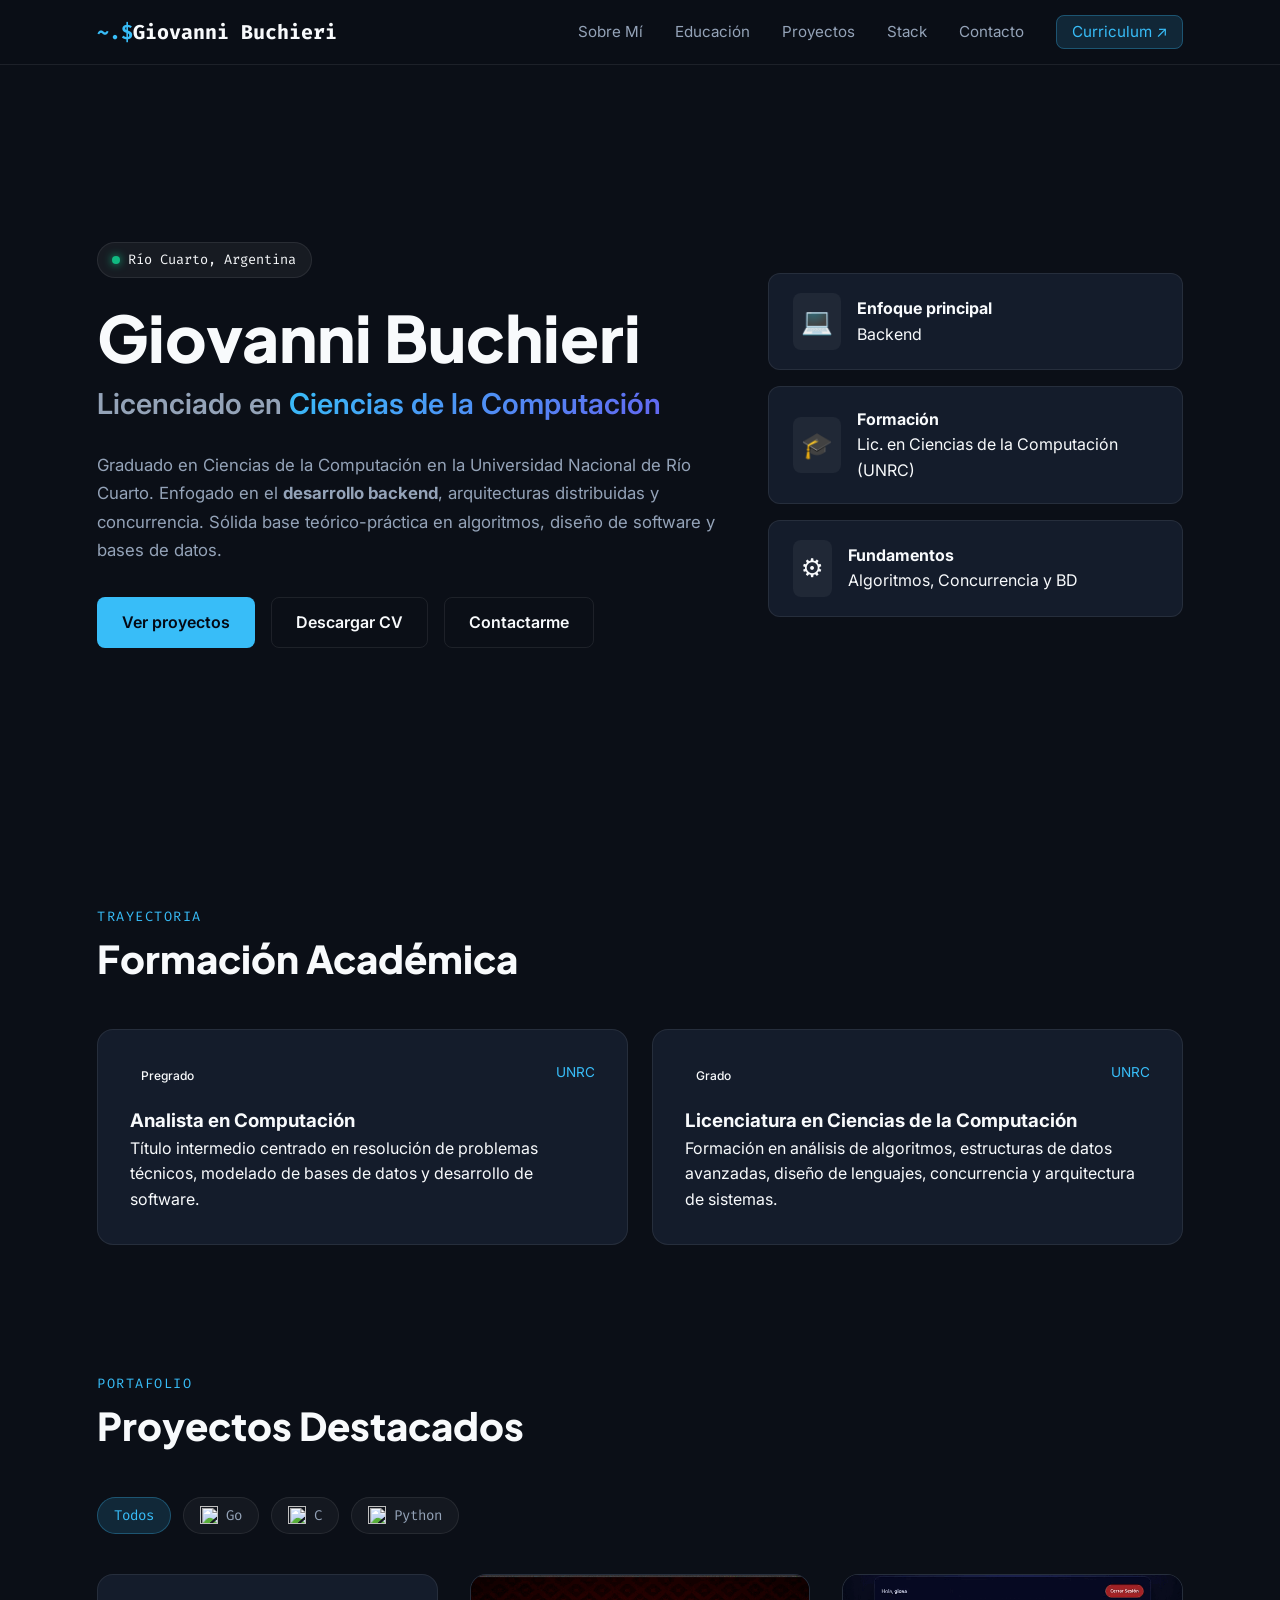
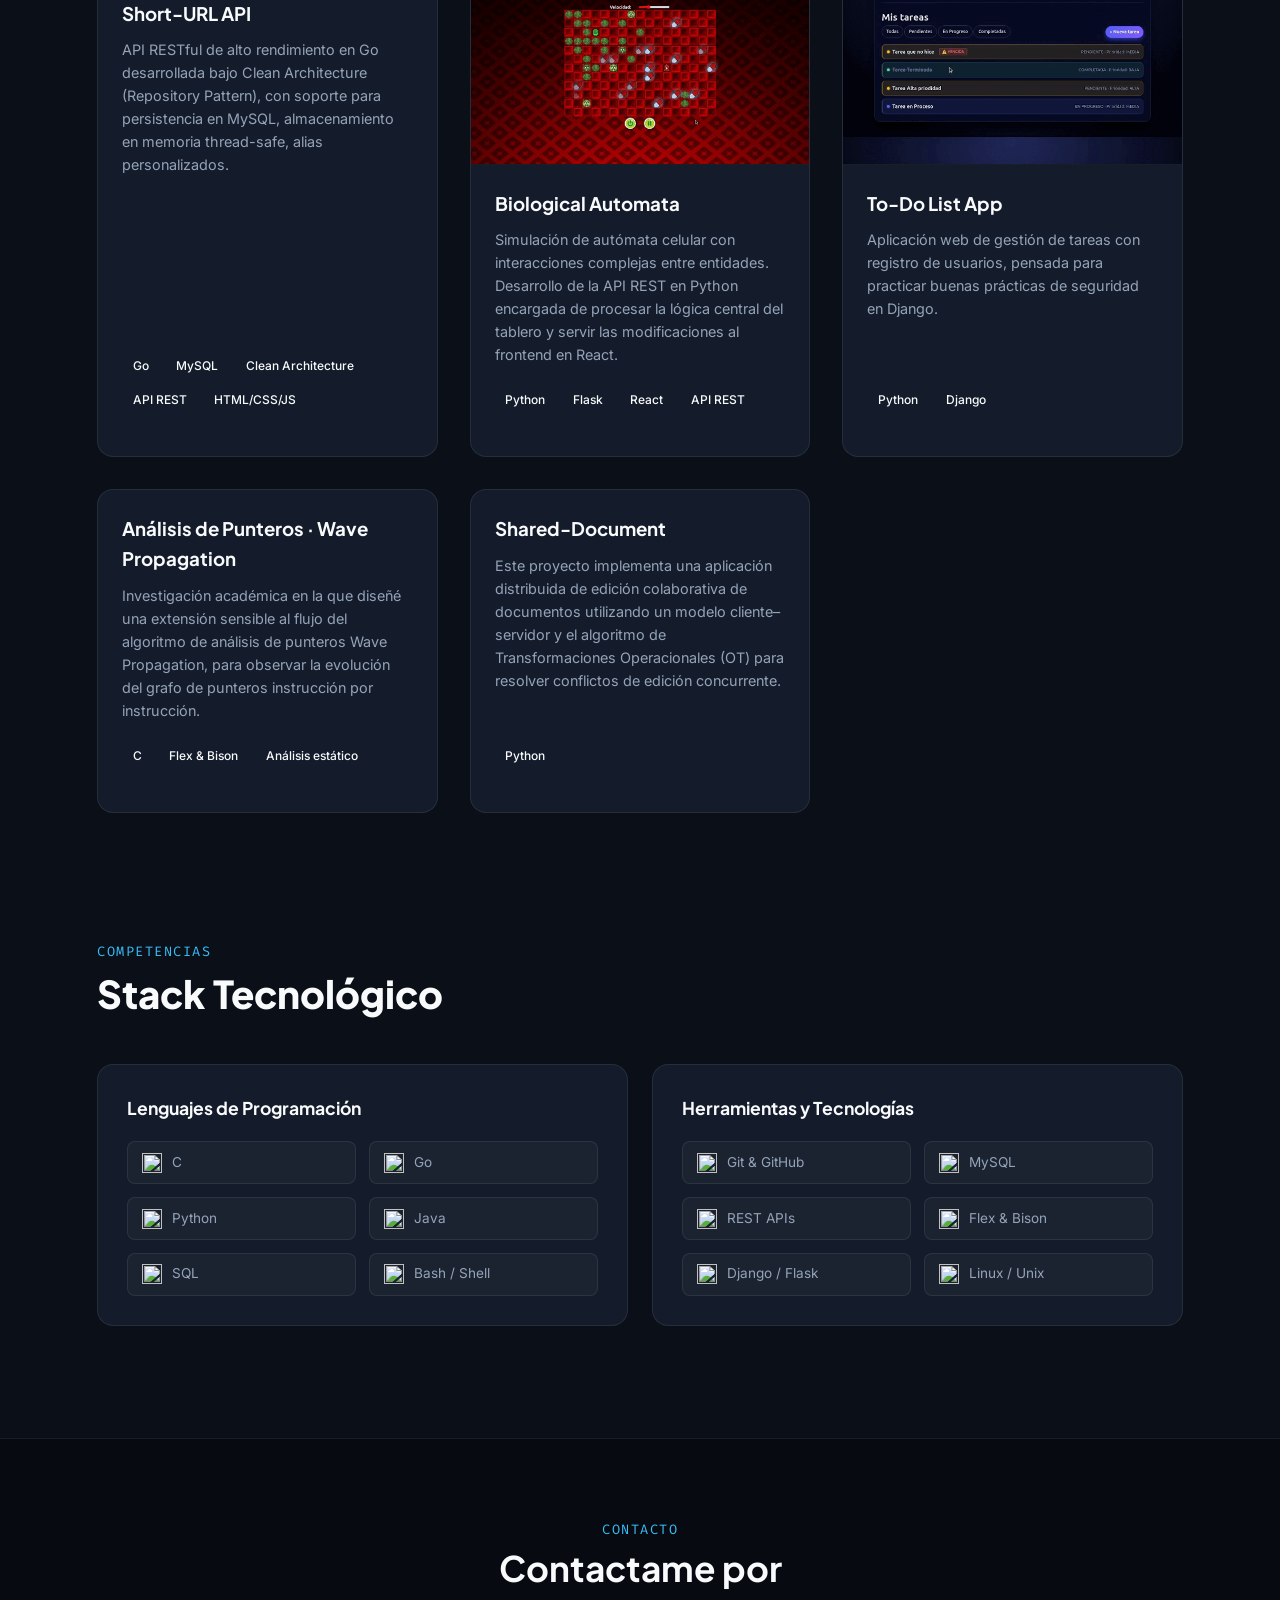
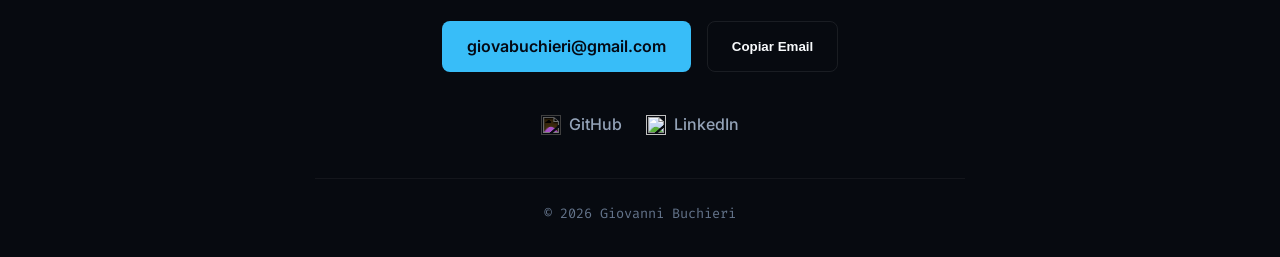
==== index.html @ 6663b617 "portfolio vanilla" ====
<!DOCTYPE html>
<html lang="es">
<head>
    <meta charset="UTF-8">
    <meta name="viewport" content="width=device-width, initial-scale=1.0">
    <title>Giovanni Buchieri · Ciencias de la Computación</title>
    <meta name="description" content="Portafolio personal de Giovanni Buchieri, Licenciado en Ciencias de la Computación y desarrollador backend.">
    
    <!-- Google Fonts -->
    <link rel="preconnect" href="https://fonts.googleapis.com">
    <link rel="preconnect" href="https://fonts.gstatic.com" crossorigin>
    <link href="https://fonts.googleapis.com/css2?family=Fira+Code:wght@400;500;600&family=Inter:wght@300;400;500;600;700&family=Plus+Jakarta+Sans:wght@700;800&display=swap" rel="stylesheet">
    
    <!-- Estilos -->
    <link rel="stylesheet" href="style/styles.css">
</head>
<body>

    <!-- Header / Navegación -->
    <header class="site-header">
        <nav class="nav">
            <a href="#top" class="logo"><span class="logo-accent">~.$</span>Giovanni Buchieri<span class="logo-accent"></span></a>
            
            <button class="menu-toggle" id="menuToggle" aria-label="Abrir menú">
                <span></span><span></span><span></span>
            </button>

            <ul id="navList" class="nav-list">
                <li><a href="#sobre-mi" class="nav-link">Sobre Mí</a></li>
                <li><a href="#educacion" class="nav-link">Educación</a></li>
                <li><a href="#proyectos" class="nav-link">Proyectos</a></li>
                <li><a href="#habilidades" class="nav-link">Stack</a></li>
                <li><a href="#contacto" class="nav-link">Contacto</a></li>
                <li>
                    <a href="src/docs/Giovanni_Buchieri_CV.pdf" target="_blank" rel="noopener" class="nav-link nav-cv">Curriculum ↗</a>
                </li>
            </ul>
        </nav>
    </header>

    <main id="top">
        <!-- Hero / Sobre Mí -->
        <section id="sobre-mi" class="hero">
            <div class="hero-content">
                <div class="hero-text">
                    <div class="badge-location"><span class="pulse-dot"></span> Río Cuarto, Argentina</div>
                    <h1>Giovanni Buchieri</h1>
                    <h2 class="sub-title">Licenciado en <span class="gradient-text">Ciencias de la Computación</span></h2>
                    <p class="hero-desc">
                        Graduado en Ciencias de la Computación en la Universidad Nacional de Río Cuarto. Enfogado en el <strong>desarrollo backend</strong>, arquitecturas distribuidas y concurrencia. Sólida base teórico-práctica en algoritmos, diseño de software y bases de datos.
                    </p>
                    <div class="hero-actions">
                        <a href="#proyectos" class="btn btn-primary">Ver proyectos</a>
                        <a href="src/Giovanni_Buchieri_CV.pdf" target="_blank" rel="noopener" class="btn btn-ghost">Descargar CV</a>
                        <a href="#contacto" class="btn btn-ghost">Contactarme</a>
                    </div>
                </div>

                <div class="hero-card-summary">
                    <div class="stat-card">
                        <span class="stat-icon">💻</span>
                        <div><h4>Enfoque principal</h4><p>Backend </p></div>
                    </div>
                    <div class="stat-card">
                        <span class="stat-icon">🎓</span>
                        <div><h4>Formación</h4><p>Lic. en Ciencias de la Computación (UNRC)</p></div>
                    </div>
                    <div class="stat-card">
                        <span class="stat-icon">⚙️</span>
                        <div><h4>Fundamentos</h4><p>Algoritmos, Concurrencia y BD</p></div>
                    </div>
                </div>
            </div>
        </section>

        <!-- Educación -->
        <section id="educacion" class="section">
            <div class="section-header">
                <span class="section-tag">Trayectoria</span>
                <h2 class="section-title">Formación Académica</h2>
            </div>
            <div class="grid-2-col">
                <div class="card card-edu">
                    <div class="card-header">
                        <span class="etiqueta">Pregrado</span>
                        <span class="timeline-date">UNRC</span>
                    </div>
                    <h3>Analista en Computación</h3>
                    <p>Título intermedio centrado en resolución de problemas técnicos, modelado de bases de datos y desarrollo de software.</p>
                </div>
                <div class="card card-edu featured-border">
                    <div class="card-header">
                        <span class="etiqueta etiqueta-highlight">Grado</span>
                        <span class="timeline-date">UNRC</span>
                    </div>
                    <h3>Licenciatura en Ciencias de la Computación</h3>
                    <p>Formación en análisis de algoritmos, estructuras de datos avanzadas, diseño de lenguajes, concurrencia y arquitectura de sistemas.</p>
                </div>
            </div>
        </section>

        <!-- Proyectos -->
        <section id="proyectos" class="section">
            <div class="section-header">
                <span class="section-tag">Portafolio</span>
                <h2 class="section-title">Proyectos Destacados</h2>
            </div>

            <!-- Filtros JS -->
            <div id="tagFilters" class="filter-container"></div>

            <!-- Grilla dinámica con proyectos.js -->
            <div id="projectsContainer" class="grid-proyectos"></div>
        </section>

<!-- Stack Tecnológico -->
        <section id="habilidades" class="section">
            <div class="section-header">
                <span class="section-tag">Competencias</span>
                <h2 class="section-title">Stack Tecnológico</h2>
            </div>
            <div class="skills-wrapper">
                <!-- Lenguajes -->
                <div class="skills-card">
                    <h3 class="skills-category-title">
                        Lenguajes de Programación
                    </h3>
                    <div class="skills-grid-inner">
                        <div class="skill-item">
                            <img src="https://cdn.jsdelivr.net/gh/devicons/devicon/icons/c/c-original.svg" class="skill-icon" alt="" aria-hidden="true" />
                            <span>C</span>
                        </div>
                        <div class="skill-item">
                            <img src="https://cdn.jsdelivr.net/gh/devicons/devicon/icons/go/go-original.svg" class="skill-icon" alt="" aria-hidden="true" />
                            <span>Go</span>
                        </div>
                        <div class="skill-item">
                            <img src="https://cdn.jsdelivr.net/gh/devicons/devicon/icons/python/python-original.svg" class="skill-icon" alt="" aria-hidden="true" />
                            <span>Python</span>
                        </div>
                        <div class="skill-item">
                            <img src="https://cdn.jsdelivr.net/gh/devicons/devicon/icons/java/java-original.svg" class="skill-icon" alt="" aria-hidden="true" />
                            <span>Java</span>
                        </div>
                        <div class="skill-item">
                            <img src="https://cdn.jsdelivr.net/gh/devicons/devicon/icons/mysql/mysql-original.svg" class="skill-icon" alt="" aria-hidden="true" />
                            <span>SQL</span>
                        </div>
                        <div class="skill-item">
                            <img src="https://cdn.jsdelivr.net/gh/devicons/devicon/icons/bash/bash-original.svg" class="skill-icon" alt="" aria-hidden="true" />
                            <span>Bash / Shell</span>
                        </div>
                    </div>
                </div>

                <!-- Herramientas -->
                <div class="skills-card">
                    <h3 class="skills-category-title">
                        Herramientas y Tecnologías
                    </h3>
                    <div class="skills-grid-inner">
                        <div class="skill-item">
                            <img src="https://cdn.jsdelivr.net/gh/devicons/devicon/icons/git/git-original.svg" class="skill-icon" alt="" aria-hidden="true" />
                            <span>Git &amp; GitHub</span>
                        </div>
                        <div class="skill-item">
                            <img src="https://cdn.jsdelivr.net/gh/devicons/devicon/icons/mysql/mysql-original.svg" class="skill-icon" alt="" aria-hidden="true" />
                            <span>MySQL</span>
                        </div>
                        <div class="skill-item">
                            <img src="https://cdn.jsdelivr.net/gh/devicons/devicon/icons/fastapi/fastapi-original.svg" class="skill-icon" alt="" aria-hidden="true" />
                            <span>REST APIs</span>
                        </div>
                        <div class="skill-item">
                            <img src="https://cdn.jsdelivr.net/gh/devicons/devicon/icons/gcc/gcc-original.svg" class="skill-icon" alt="" aria-hidden="true" />
                            <span>Flex &amp; Bison</span>
                        </div>
                        <div class="skill-item">
                            <img src="https://cdn.jsdelivr.net/gh/devicons/devicon/icons/django/django-plain.svg" class="skill-icon" alt="" aria-hidden="true" />
                            <span>Django / Flask</span>
                        </div>
                        <div class="skill-item">
                            <img src="https://cdn.jsdelivr.net/gh/devicons/devicon/icons/linux/linux-original.svg" class="skill-icon" alt="" aria-hidden="true" />
                            <span>Linux / Unix</span>
                        </div>
                    </div>
                </div>
            </div>
        </section>
    </main>

<!-- Footer / Contacto -->
    <footer id="contacto" class="site-footer">
        <div class="footer-container">
            <span class="section-tag">Contacto</span>
            <h2 class="footer-title">Contactame por</h2>
            <div class="contact-actions">
                <a class="btn btn-primary btn-large">
                    giovabuchieri@gmail.com
                </a>
                <button class="btn btn-ghost" id="copyEmailBtn">Copiar Email</button>
            </div>
            <div class="social-links">
                <a href="https://github.com/GiovA07" target="_blank" rel="noopener" class="social-btn">
                    <img src="https://cdn.jsdelivr.net/gh/devicons/devicon/icons/github/github-original.svg" class="social-icon filter-white" alt="" aria-hidden="true" />
                    GitHub
                </a>
                <a href="https://www.linkedin.com/in/giovanni-buchieri-b90b2b294/" target="_blank" rel="noopener" class="social-btn">
                    <img src="https://cdn.jsdelivr.net/gh/devicons/devicon/icons/linkedin/linkedin-original.svg" class="social-icon" alt="" aria-hidden="true" />
                    LinkedIn
                </a>
            </div>
            <p class="footer-note">© <span id="year"></span> Giovanni Buchieri</p>
        </div>
    </footer>

    <!-- Carga de Scripts -->
    <script src="scripts/tags.js"></script>
    <script src="scripts/projects.js"></script>
    <script src="scripts/script.js"></script>
</body>
</html>
---- style/styles.css ----
:root {
    --bg-dark: #0b0f17;
    --bg-card: #141c2b;
    --text-main: #f8fafc;
    --text-muted: #94a3b8;
    --text-dim: #64748b;
    --accent-cyan: #38bdf8;
    --accent-indigo: #6366f1;
    --accent-glow: rgba(56, 189, 248, 0.15);
    --border-subtle: rgba(255, 255, 255, 0.08);
    --border-highlight: rgba(56, 189, 248, 0.3);
    --font-sans: 'Inter', system-ui, sans-serif;
    --font-heading: 'Plus Jakarta Sans', var(--font-sans);
    --font-mono: 'Fira Code', monospace;
    --radius-sm: 8px;
    --radius-md: 12px;
    --radius-lg: 16px;
    --radius-full: 9999px;
    --transition: all 0.25s cubic-bezier(0.4, 0, 0.2, 1);
}

*, *::before, *::after { margin: 0; padding: 0; box-sizing: border-box; }
html { scroll-behavior: smooth; color-scheme: dark; }
body { font-family: var(--font-sans); background-color: var(--bg-dark); color: var(--text-main); line-height: 1.6; }

/* Navegación */
.site-header { position: fixed; top: 0; left: 0; width: 100%; background: rgba(11, 15, 23, 0.85); backdrop-filter: blur(12px); z-index: 1000; border-bottom: 1px solid var(--border-subtle); }
.nav { display: flex; justify-content: space-between; align-items: center; max-width: 1150px; margin: 0 auto; padding: 1rem 2rem; }
.logo { font-family: var(--font-mono); font-size: 1.25rem; font-weight: 700; color: var(--text-main); text-decoration: none; }
.logo-accent { color: var(--accent-cyan); }
.nav-list { display: flex; align-items: center; list-style: none; gap: 2rem; }
.nav-link { color: var(--text-muted); text-decoration: none; font-size: 0.95rem; transition: var(--transition); }
.nav-link:hover { color: var(--accent-cyan); }
.nav-cv { color: var(--accent-cyan); background: var(--accent-glow); padding: 0.4rem 0.9rem; border-radius: var(--radius-sm); border: 1px solid var(--border-highlight); }
.menu-toggle { display: none; background: none; border: none; cursor: pointer; flex-direction: column; gap: 5px; }
.menu-toggle span { display: block; width: 24px; height: 2px; background-color: var(--text-main); }

/* Layout */
main { max-width: 1150px; margin: 0 auto; padding: 0 2rem; }
.section { padding: 6rem 0 2rem; }
.section-header { margin-bottom: 2.5rem; }
.section-tag { font-family: var(--font-mono); color: var(--accent-cyan); font-size: 0.85rem; text-transform: uppercase; letter-spacing: 1.5px; display: block; }
.section-title { font-family: var(--font-heading); font-size: clamp(1.8rem, 3vw, 2.5rem); font-weight: 800; }

/* Hero */
.hero { min-height: 90vh; display: flex; align-items: center; padding-top: 80px; }
.hero-content { display: grid; grid-template-columns: 1.2fr 0.8fr; gap: 3rem; align-items: center; }
.badge-location { display: inline-flex; align-items: center; gap: 8px; background: rgba(255, 255, 255, 0.05); border: 1px solid var(--border-subtle); padding: 0.4rem 0.9rem; border-radius: var(--radius-full); font-size: 0.85rem; font-family: var(--font-mono); margin-bottom: 1.5rem; }
.pulse-dot { width: 8px; height: 8px; background: #10b981; border-radius: 50%; box-shadow: 0 0 8px #10b981; }
.hero h1 { font-family: var(--font-heading); font-size: clamp(2.5rem, 5vw, 4rem); font-weight: 800; line-height: 1.1; margin-bottom: 0.5rem; }
.sub-title { font-size: clamp(1.2rem, 2.5vw, 1.8rem); font-weight: 600; color: var(--text-muted); margin-bottom: 1.5rem; }
.gradient-text { background: linear-gradient(135deg, var(--accent-cyan), var(--accent-indigo)); -webkit-background-clip: text; -webkit-text-fill-color: transparent; }
.hero-desc { font-size: 1.05rem; color: var(--text-muted); margin-bottom: 2rem; line-height: 1.7; }
.hero-actions { display: flex; flex-wrap: wrap; gap: 1rem; }

/* Stat Cards */
.hero-card-summary { display: flex; flex-direction: column; gap: 1rem; }
.stat-card { background: var(--bg-card); border: 1px solid var(--border-subtle); padding: 1.2rem 1.5rem; border-radius: var(--radius-md); display: flex; align-items: center; gap: 1rem; }
.stat-icon { font-size: 1.6rem; background: rgba(255,255,255,0.05); padding: 0.5rem; border-radius: var(--radius-sm); }

/* Botones */
.btn { display: inline-flex; align-items: center; justify-content: center; padding: 0.75rem 1.5rem; border-radius: var(--radius-sm); font-weight: 600; text-decoration: none; transition: var(--transition); cursor: pointer; border: 1px solid transparent; }
.btn-primary { background: var(--accent-cyan); color: #040914; }
.btn-primary:hover { background: #7dd3fc; transform: translateY(-2px); }
.btn-ghost { background: transparent; color: var(--text-main); border-color: var(--border-subtle); }
.btn-ghost:hover { background: rgba(255, 255, 255, 0.05); }

/* Cards & Grid */
.grid-2-col { display: grid; grid-template-columns: repeat(auto-fit, minmax(300px, 1fr)); gap: 1.5rem; }
.card { background: var(--bg-card); padding: 2rem; border-radius: var(--radius-lg); border: 1px solid var(--border-subtle); }
.card-header { display: flex; justify-content: space-between; margin-bottom: 1rem; }
.timeline-date { color: var(--accent-cyan); font-size: 0.85rem; }

/* Filtros de Tags */
.filter-container { display: flex; flex-wrap: wrap; gap: 0.5rem; margin-bottom: 2.5rem; }
.filter-btn { background: rgba(255, 255, 255, 0.04); color: var(--text-muted); border: 1px solid var(--border-subtle); padding: 0.4rem 1rem; border-radius: var(--radius-full); font-size: 0.85rem; font-family: var(--font-mono); cursor: pointer; transition: var(--transition); }
.filter-btn:hover, .filter-btn.active { background: var(--accent-glow); color: var(--accent-cyan); border-color: var(--border-highlight); }

/* Grid Proyectos */
.grid-proyectos { display: grid; grid-template-columns: repeat(auto-fit, minmax(320px, 1fr)); gap: 2rem; }
.tarjeta-proyecto { background: var(--bg-card); border-radius: var(--radius-lg); border: 1px solid var(--border-subtle); overflow: hidden; display: flex; flex-direction: column; transition: var(--transition); }
.tarjeta-proyecto:hover { transform: translateY(-6px); border-color: var(--border-highlight); }
.proyecto-media { width: 100%; height: 190px; background: #070a10; overflow: hidden; border-bottom: 1px solid var(--border-subtle); }
.imagen-proyecto { width: 100%; height: 100%; object-fit: cover; }

/* Code preview */
.code-preview { padding: 1rem; font-family: var(--font-mono); font-size: 0.8rem; color: var(--text-muted); }
.code-header { display: flex; align-items: center; gap: 6px; margin-bottom: 0.8rem; border-bottom: 1px solid rgba(255,255,255,0.05); padding-bottom: 0.4rem; }
.dot { width: 10px; height: 10px; border-radius: 50%; }
.dot.red { background: #ef4444; } .dot.yellow { background: #f59e0b; } .dot.green { background: #10b981; }
.code-title { margin-left: 0.5rem; color: var(--text-dim); }
.keyword { color: #f43f5e; } .func { color: #38bdf8; } .comment { color: var(--text-dim); }

.proyecto-body { padding: 1.5rem; display: flex; flex-direction: column; flex-grow: 1; }
.proyecto-body h3 { font-family: var(--font-heading); margin-bottom: 0.6rem; }
.proyecto-body p { color: var(--text-muted); font-size: 0.9rem; margin-bottom: 1.2rem; flex-grow: 1; }
.etiquetas-fila { display: flex; flex-wrap: wrap; gap: 0.4rem; margin-bottom: 1.2rem; }
.etiqueta { display: inline-block; padding: 0.2rem 0.6rem; border-radius: var(--radius-full); font-size: 0.75rem; font-weight: 500; border: 1px solid transparent; }
.tarjeta-link { color: var(--accent-cyan); text-decoration: none; font-size: 0.88rem; font-weight: 600; }

/* Stack */
.skills-wrapper { display: grid; grid-template-columns: repeat(auto-fit, minmax(300px, 1fr)); gap: 1.5rem; }
.skills-card { background: var(--bg-card); border: 1px solid var(--border-subtle); border-radius: var(--radius-lg); padding: 1.8rem; }
.skills-category-title { font-family: var(--font-heading); font-size: 1.1rem; margin-bottom: 1.2rem; }
.skills-grid-inner { display: grid; grid-template-columns: repeat(2, 1fr); gap: 0.8rem; }
.skill-item { background: rgba(255, 255, 255, 0.03); padding: 0.6rem 0.9rem; border-radius: var(--radius-sm); border: 1px solid var(--border-subtle); font-size: 0.85rem; color: var(--text-muted); }

/* Footer */
.site-footer { background: #070a10; border-top: 1px solid var(--border-subtle); padding: 5rem 2rem 2rem; margin-top: 5rem; text-align: center; }
.footer-container { max-width: 650px; margin: 0 auto; }
.footer-title { font-family: var(--font-heading); font-size: 2.2rem; margin-bottom: 1.5rem; }
.contact-actions { display: flex; justify-content: center; gap: 1rem; flex-wrap: wrap; margin-bottom: 2.5rem; }
.social-links { display: flex; justify-content: center; gap: 1.5rem; margin-bottom: 2.5rem; }
.social-links a { color: var(--text-muted); text-decoration: none; font-weight: 500; }
.social-links a:hover { color: var(--accent-cyan); }
.footer-note { color: var(--text-dim); font-size: 0.85rem; font-family: var(--font-mono); border-top: 1px solid rgba(255, 255, 255, 0.05); padding-top: 1.5rem; }

@media (max-width: 768px) {
    .hero-content { grid-template-columns: 1fr; }
    .menu-toggle { display: flex; }
    .nav-list { position: absolute; top: 100%; left: 0; width: 100%; background: #0b0f17; border-bottom: 1px solid var(--border-subtle); flex-direction: column; padding: 2rem; gap: 1.2rem; display: none; }
    .nav-list.active { display: flex; }
}

/* Botones de filtro con íconos Devicon */
.filter-container {
    display: flex;
    flex-wrap: wrap;
    gap: 0.75rem;
    margin-bottom: 2.5rem;
}

.filter-btn {
    display: inline-flex;
    align-items: center;
    gap: 8px;
    background: rgba(255, 255, 255, 0.04);
    color: var(--text-muted);
    border: 1px solid var(--border-subtle);
    padding: 0.5rem 1rem;
    border-radius: var(--radius-full);
    font-size: 0.88rem;
    font-family: var(--font-mono);
    cursor: pointer;
    transition: var(--transition);
}

.filter-btn:hover {
    background: rgba(255, 255, 255, 0.08);
    color: var(--text-main);
    border-color: var(--border-highlight);
}

.filter-btn.active {
    background: var(--accent-glow);
    color: var(--accent-cyan);
    border-color: var(--border-highlight);
}

.filter-icon {
    width: 18px;
    height: 18px;
    object-fit: contain;
}


/* Íconos de Skills */
.skill-icon {
    width: 20px;
    height: 20px;
    object-fit: contain;
    flex-shrink: 0;
}

.skills-category-title .skill-icon {
    width: 22px;
    height: 22px;
}

.skill-item {
    display: flex;
    align-items: center;
    gap: 10px;
}

/* Íconos de Redes Sociales / Contacto */
.social-icon {
    width: 20px;
    height: 20px;
    object-fit: contain;
}

.social-btn {
    display: inline-flex;
    align-items: center;
    gap: 8px;
}

/* Filtro para que el logo de GitHub sea visible en fondo oscuro */
.filter-white {
    filter: invert(1);
}
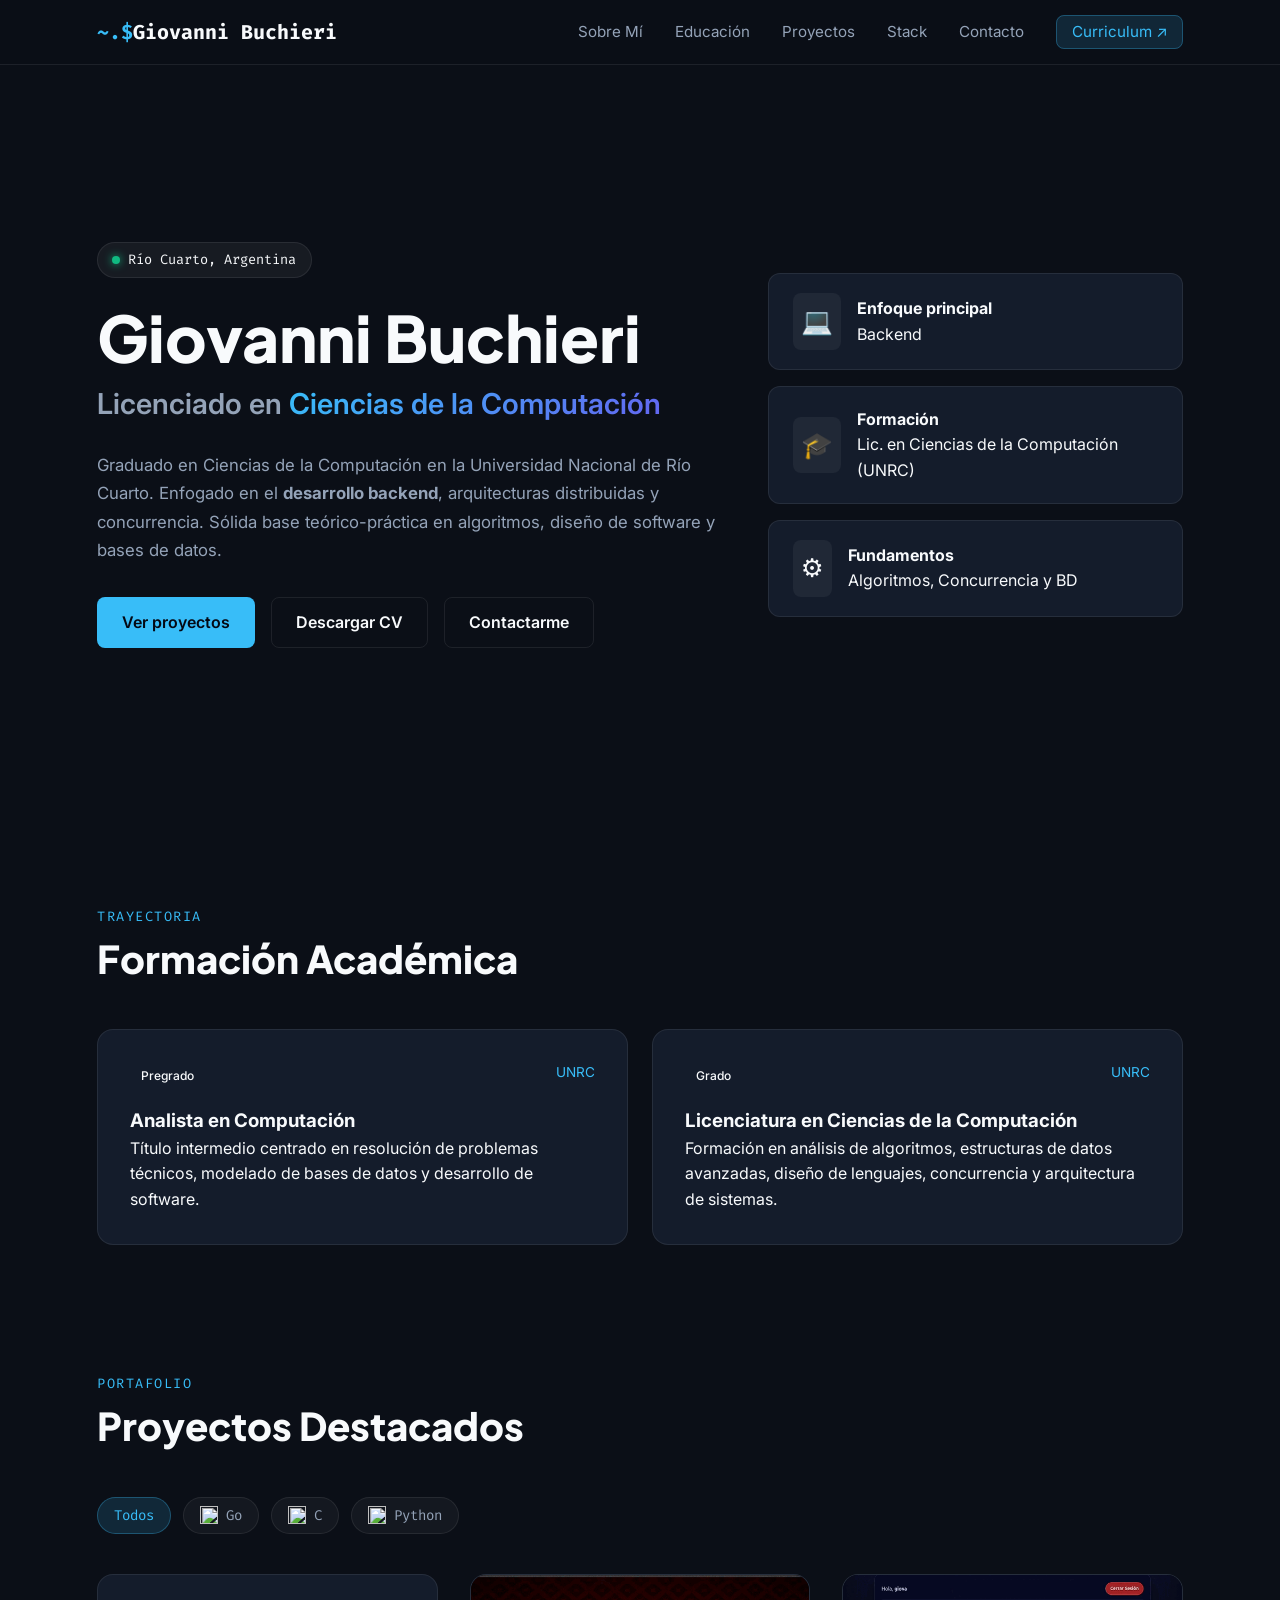
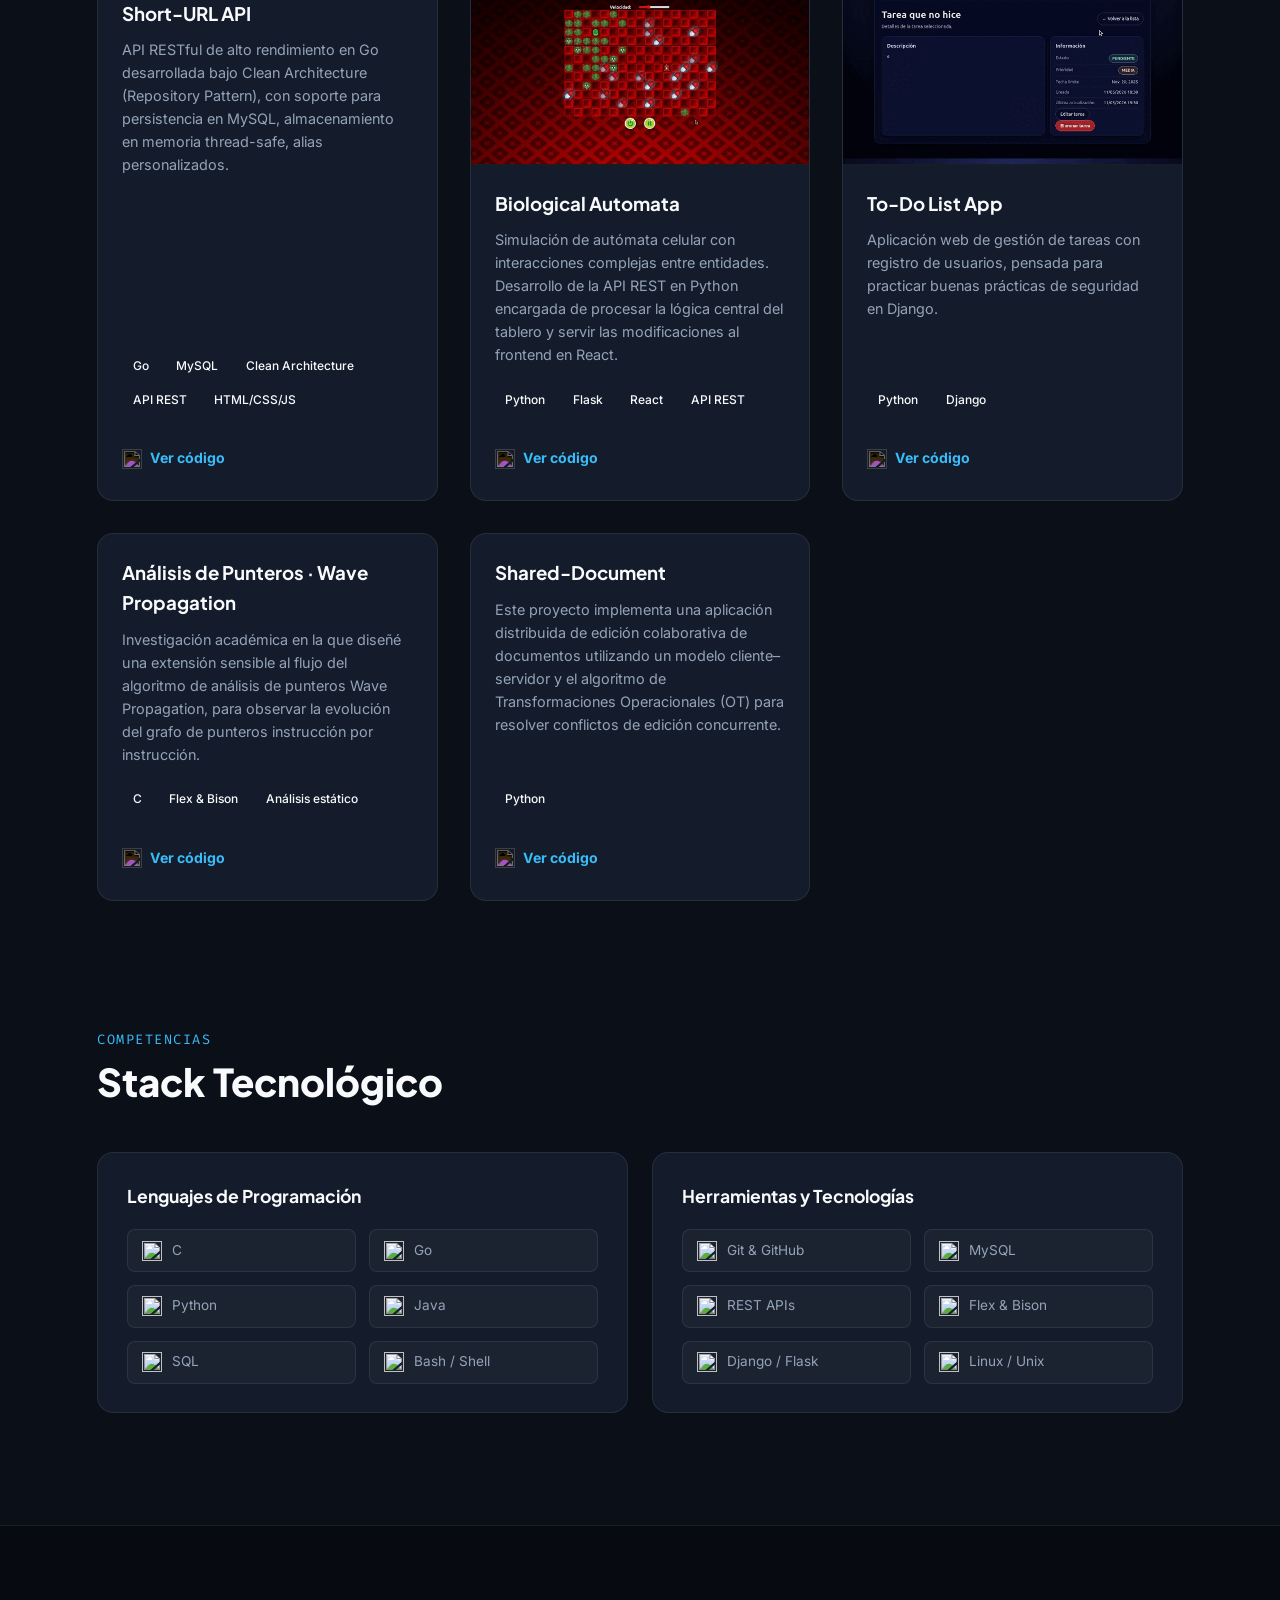
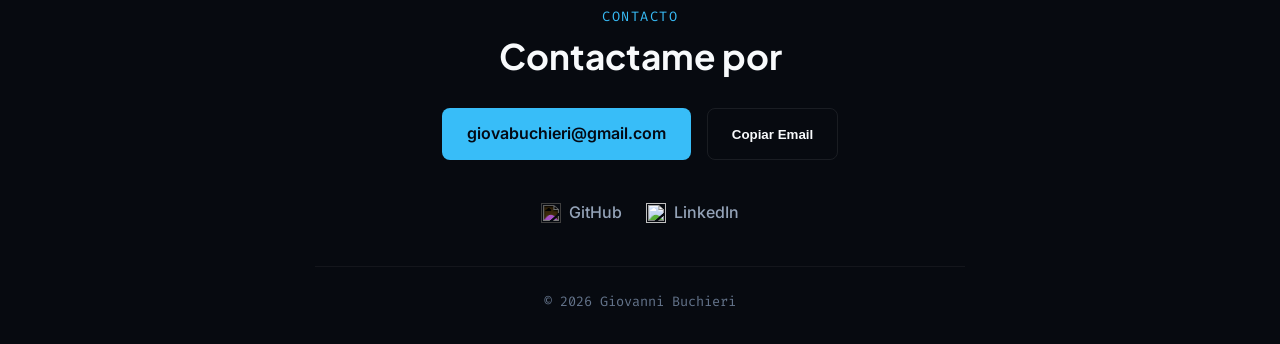
==== commit 2da0b06e: "fix in cv" ====
--- a/index.html
+++ b/index.html
@@ -51,7 +51,7 @@
                     </p>
                     <div class="hero-actions">
                         <a href="#proyectos" class="btn btn-primary">Ver proyectos</a>
-                        <a href="src/Giovanni_Buchieri_CV.pdf" target="_blank" rel="noopener" class="btn btn-ghost">Descargar CV</a>
+                        <a href="./src/docs/Giovanni_Buchieri_CV.pdf" target="_blank" rel="noopener" class="btn btn-ghost">Descargar CV</a>
                         <a href="#contacto" class="btn btn-ghost">Contactarme</a>
                     </div>
                 </div>
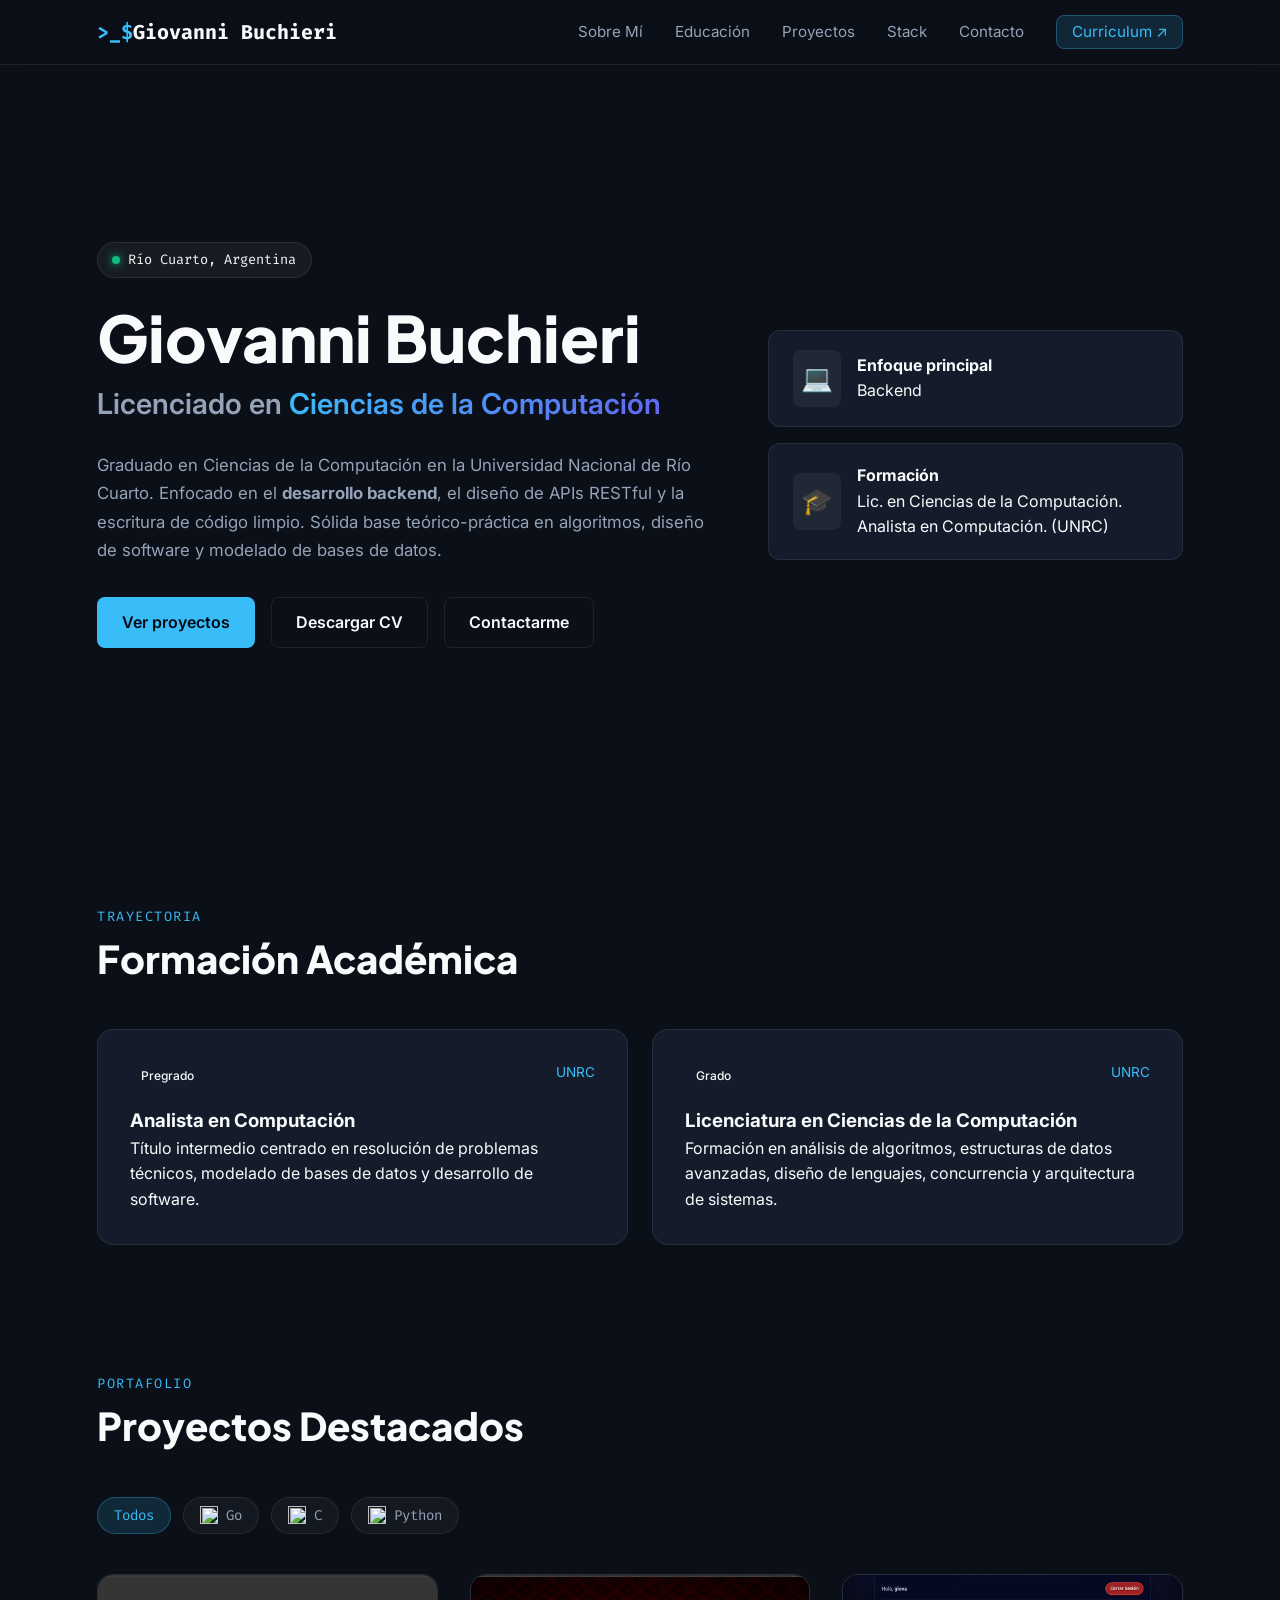
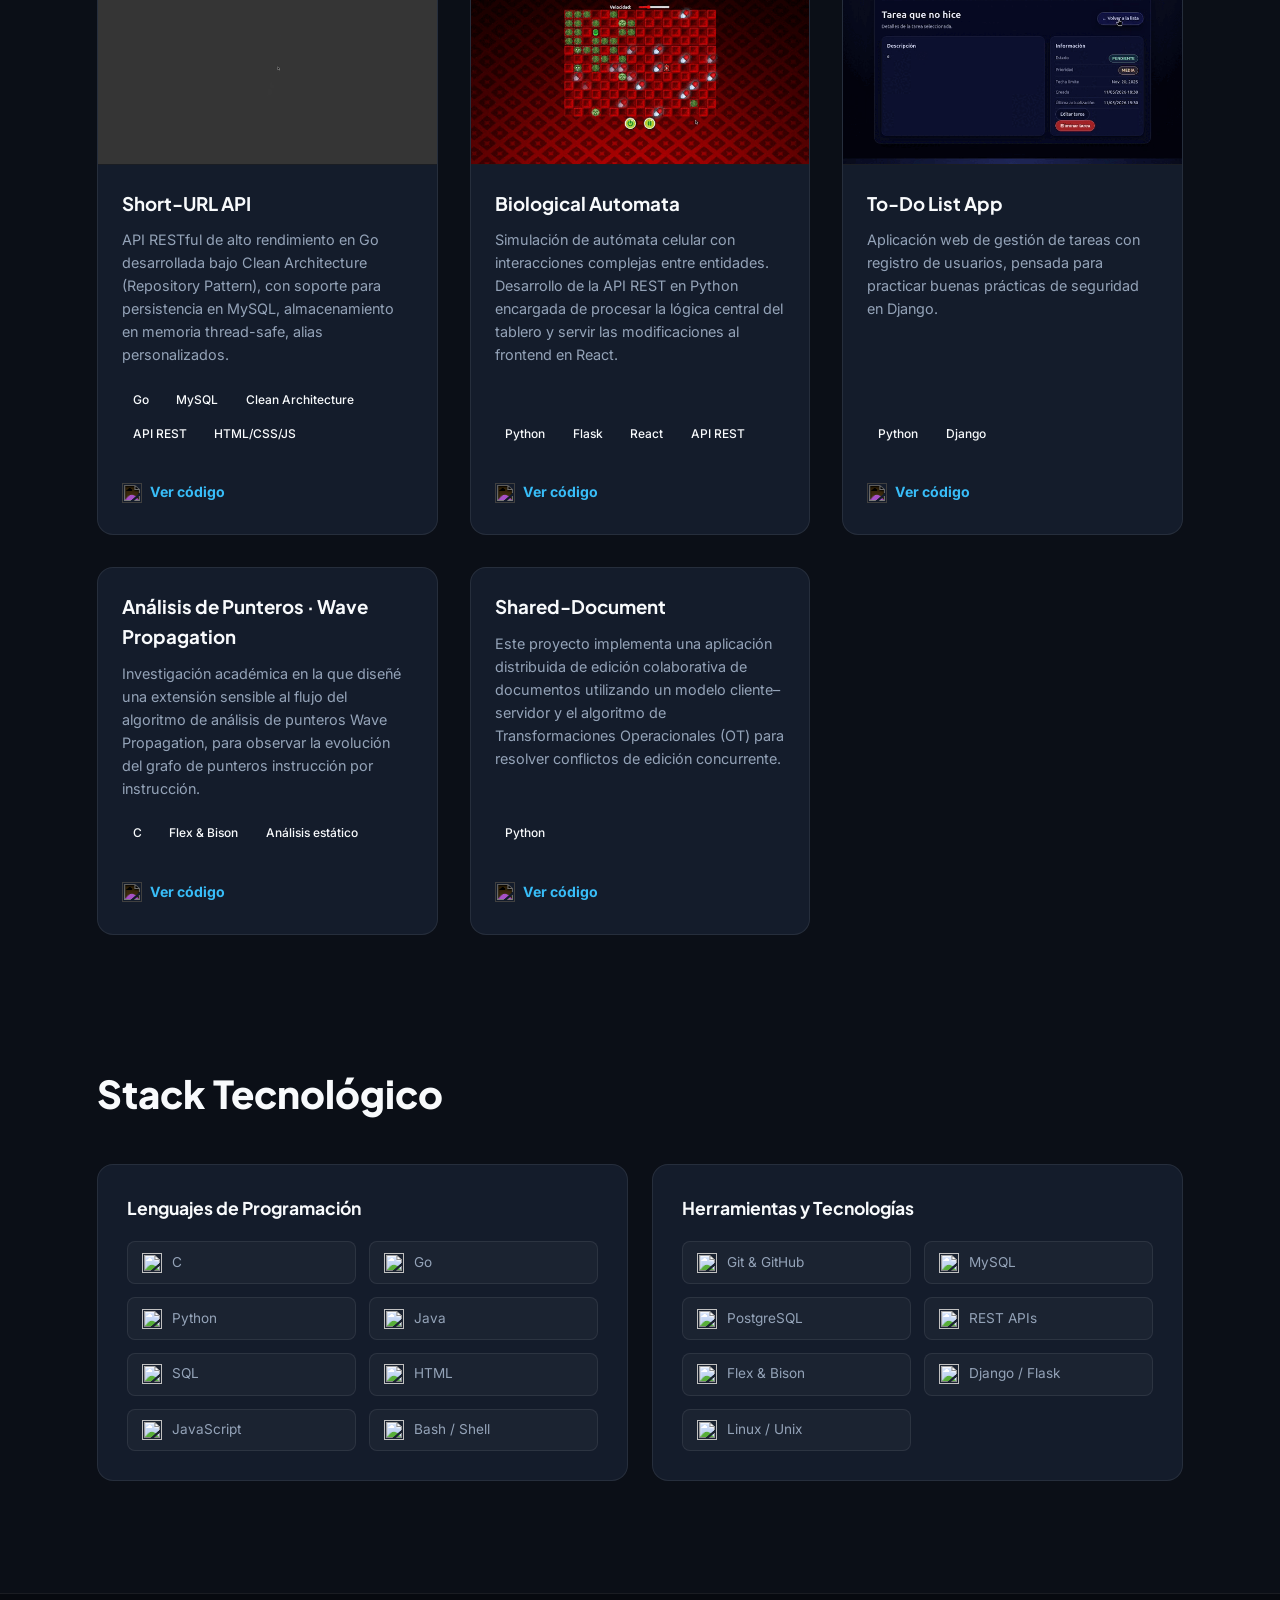
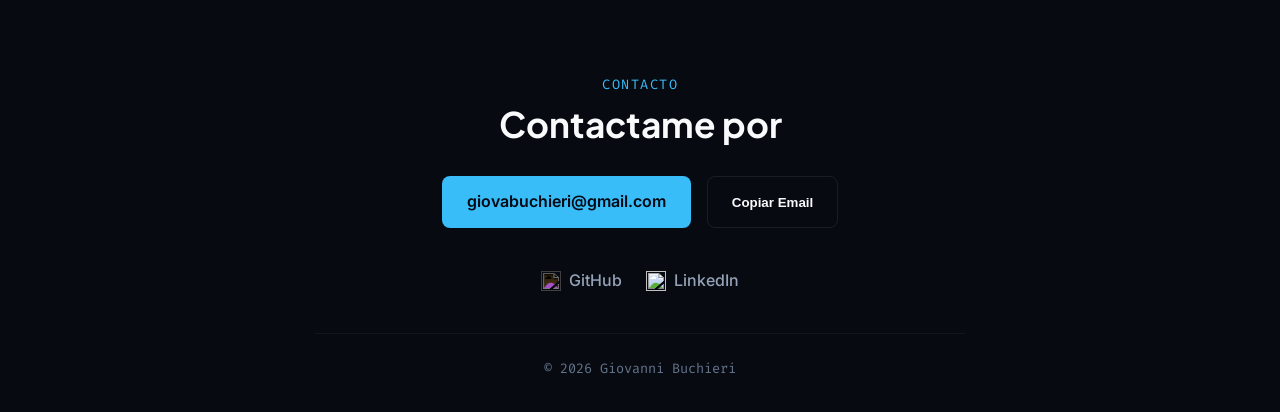
==== commit 32f83c11: "change of description add favoicon" ====
--- a/index.html
+++ b/index.html
@@ -5,7 +5,7 @@
     <meta name="viewport" content="width=device-width, initial-scale=1.0">
     <title>Giovanni Buchieri · Ciencias de la Computación</title>
     <meta name="description" content="Portafolio personal de Giovanni Buchieri, Licenciado en Ciencias de la Computación y desarrollador backend.">
-    
+    <link rel="icon" type="image/png" href="./src/img/favoicon.png">
     <!-- Google Fonts -->
     <link rel="preconnect" href="https://fonts.googleapis.com">
     <link rel="preconnect" href="https://fonts.gstatic.com" crossorigin>
@@ -19,7 +19,7 @@
     <!-- Header / Navegación -->
     <header class="site-header">
         <nav class="nav">
-            <a href="#top" class="logo"><span class="logo-accent">~.$</span>Giovanni Buchieri<span class="logo-accent"></span></a>
+            <a href="#top" class="logo"><span class="logo-accent">>_$</span>Giovanni Buchieri<span class="logo-accent"></span></a>
             
             <button class="menu-toggle" id="menuToggle" aria-label="Abrir menú">
                 <span></span><span></span><span></span>
@@ -47,7 +47,9 @@
                     <h1>Giovanni Buchieri</h1>
                     <h2 class="sub-title">Licenciado en <span class="gradient-text">Ciencias de la Computación</span></h2>
                     <p class="hero-desc">
-                        Graduado en Ciencias de la Computación en la Universidad Nacional de Río Cuarto. Enfogado en el <strong>desarrollo backend</strong>, arquitecturas distribuidas y concurrencia. Sólida base teórico-práctica en algoritmos, diseño de software y bases de datos.
+                        Graduado en Ciencias de la Computación en la Universidad Nacional de Río Cuarto. Enfocado en el <strong>desarrollo backend</strong>, 
+                        el diseño de APIs RESTful y la escritura de código limpio. 
+                        Sólida base teórico-práctica en algoritmos, diseño de software y modelado de bases de datos.
                     </p>
                     <div class="hero-actions">
                         <a href="#proyectos" class="btn btn-primary">Ver proyectos</a>
@@ -63,11 +65,7 @@
                     </div>
                     <div class="stat-card">
                         <span class="stat-icon">🎓</span>
-                        <div><h4>Formación</h4><p>Lic. en Ciencias de la Computación (UNRC)</p></div>
-                    </div>
-                    <div class="stat-card">
-                        <span class="stat-icon">⚙️</span>
-                        <div><h4>Fundamentos</h4><p>Algoritmos, Concurrencia y BD</p></div>
+                        <div><h4>Formación</h4><p>Lic. en Ciencias de la Computación.</p><p>Analista en Computación. (UNRC)</p></div>
                     </div>
                 </div>
             </div>
@@ -116,7 +114,6 @@
 <!-- Stack Tecnológico -->
         <section id="habilidades" class="section">
             <div class="section-header">
-                <span class="section-tag">Competencias</span>
                 <h2 class="section-title">Stack Tecnológico</h2>
             </div>
             <div class="skills-wrapper">
@@ -147,6 +144,14 @@
                             <span>SQL</span>
                         </div>
                         <div class="skill-item">
+                            <img src="https://cdn.jsdelivr.net/gh/devicons/devicon/icons/html5/html5-original.svg" class="skill-icon" alt="" aria-hidden="true" />
+                            <span>HTML</span>
+                        </div>
+                        <div class="skill-item">
+                            <img src="https://cdn.jsdelivr.net/gh/devicons/devicon/icons/javascript/javascript-original.svg" class="skill-icon" alt="" aria-hidden="true" />
+                            <span>JavaScript</span>
+                        </div>
+                        <div class="skill-item">
                             <img src="https://cdn.jsdelivr.net/gh/devicons/devicon/icons/bash/bash-original.svg" class="skill-icon" alt="" aria-hidden="true" />
                             <span>Bash / Shell</span>
                         </div>
@@ -166,6 +171,10 @@
                         <div class="skill-item">
                             <img src="https://cdn.jsdelivr.net/gh/devicons/devicon/icons/mysql/mysql-original.svg" class="skill-icon" alt="" aria-hidden="true" />
                             <span>MySQL</span>
+                        </div>
+                        <div class="skill-item">
+                            <img src="https://cdn.jsdelivr.net/gh/devicons/devicon/icons/postgresql/postgresql-original.svg" class="skill-icon" alt="" aria-hidden="true" />
+                            <span>PostgreSQL</span>
                         </div>
                         <div class="skill-item">
                             <img src="https://cdn.jsdelivr.net/gh/devicons/devicon/icons/fastapi/fastapi-original.svg" class="skill-icon" alt="" aria-hidden="true" />
